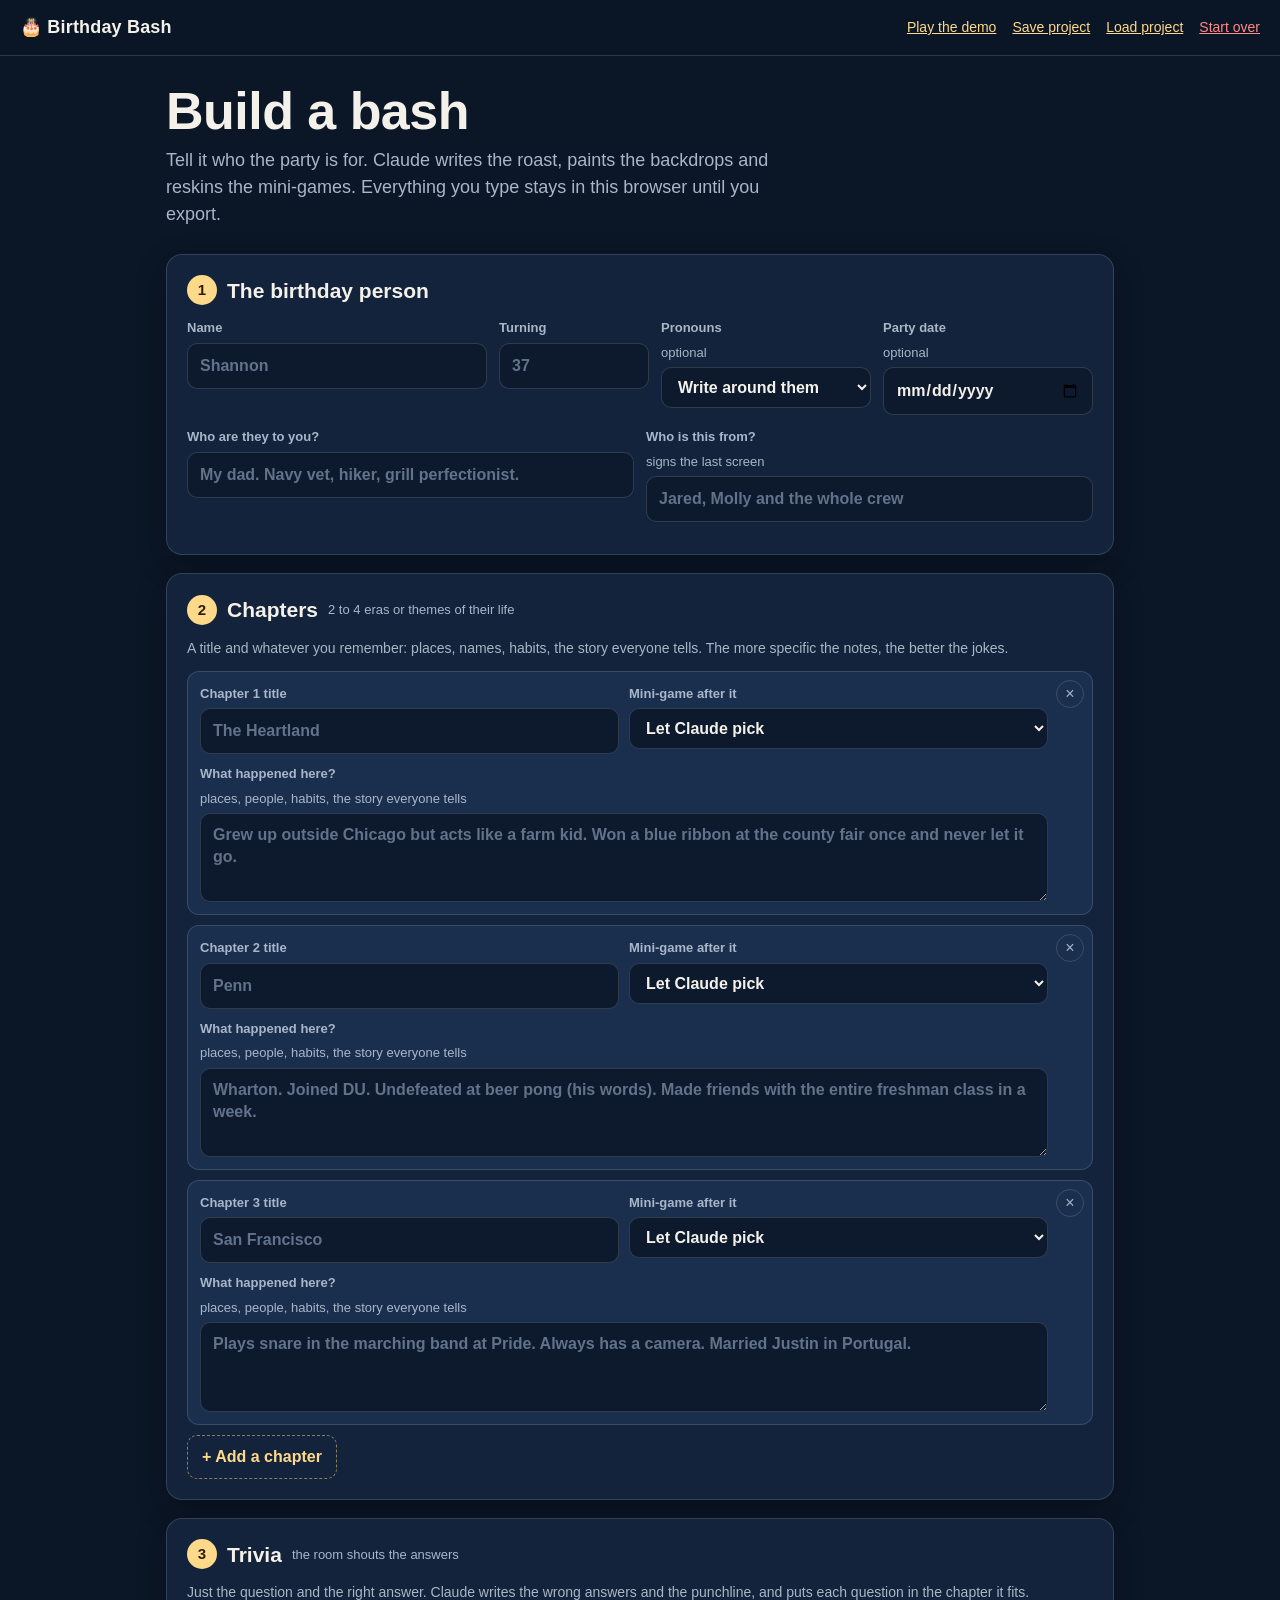
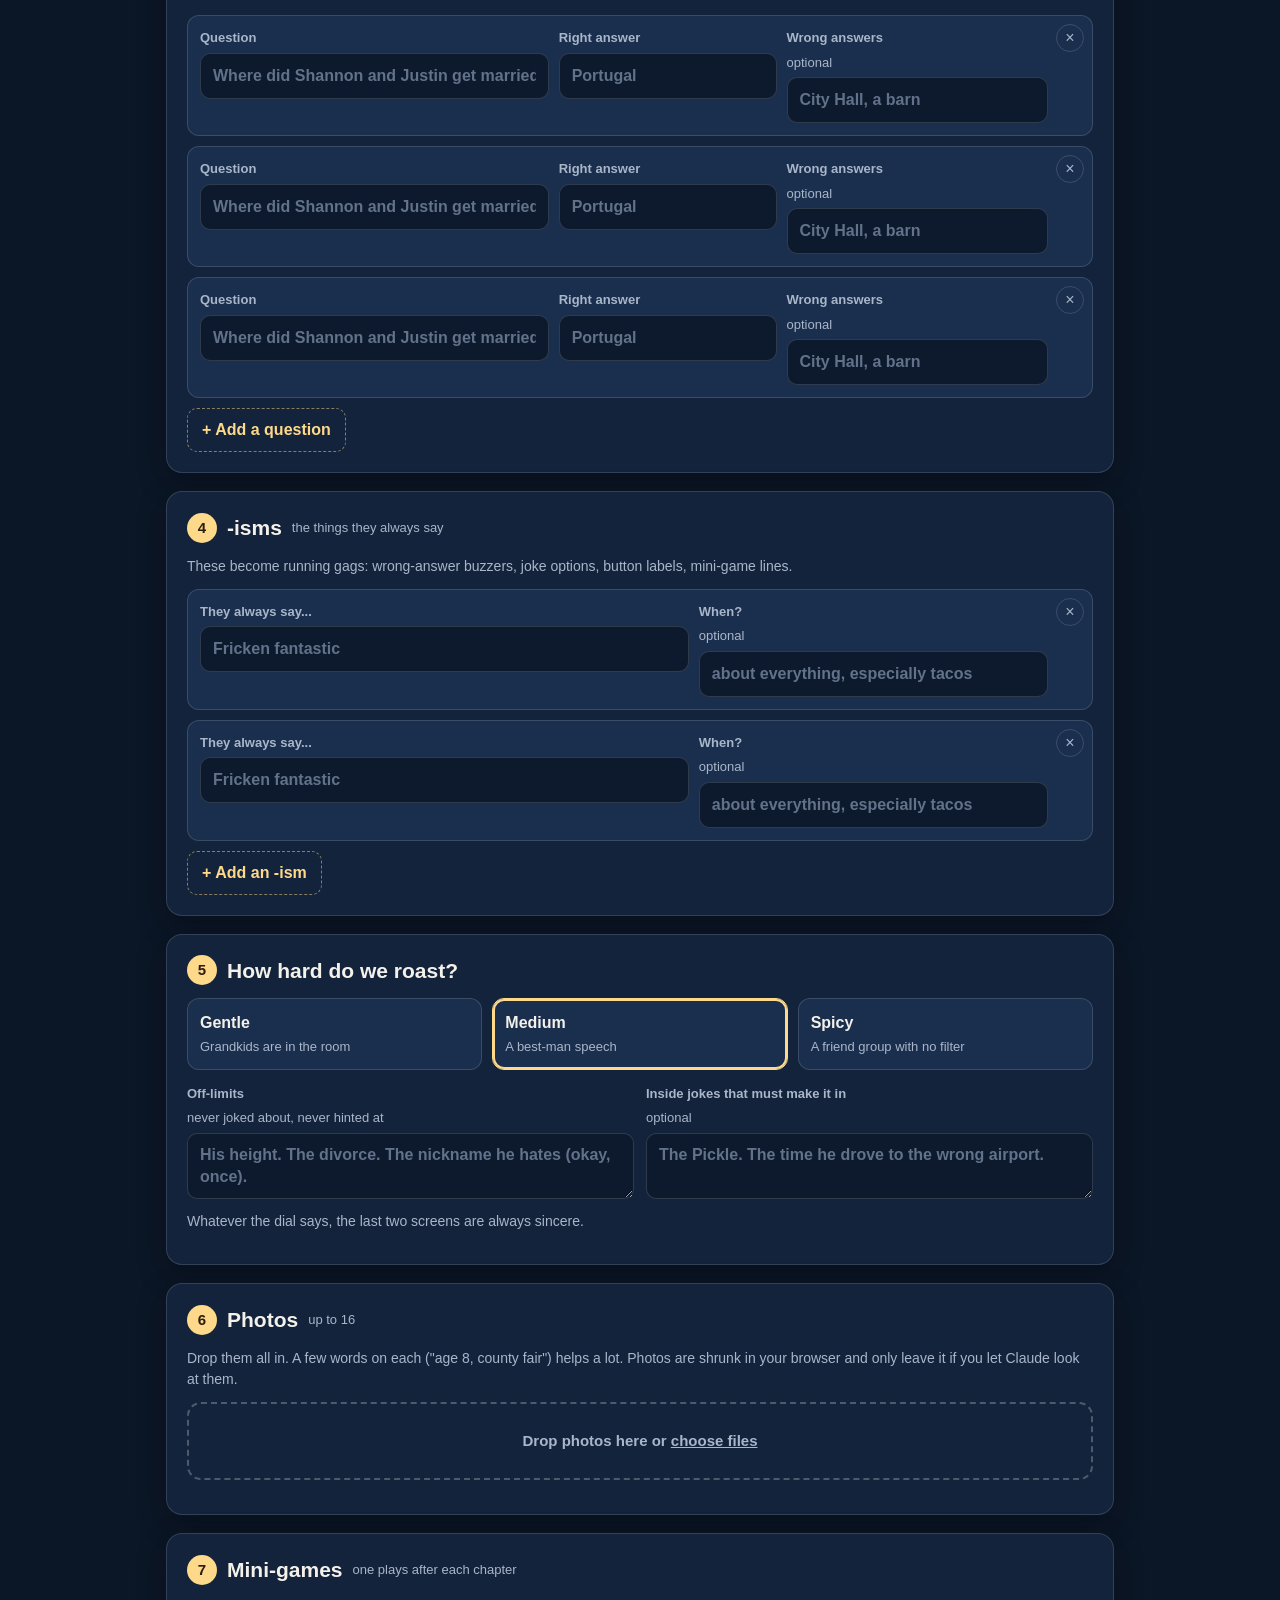
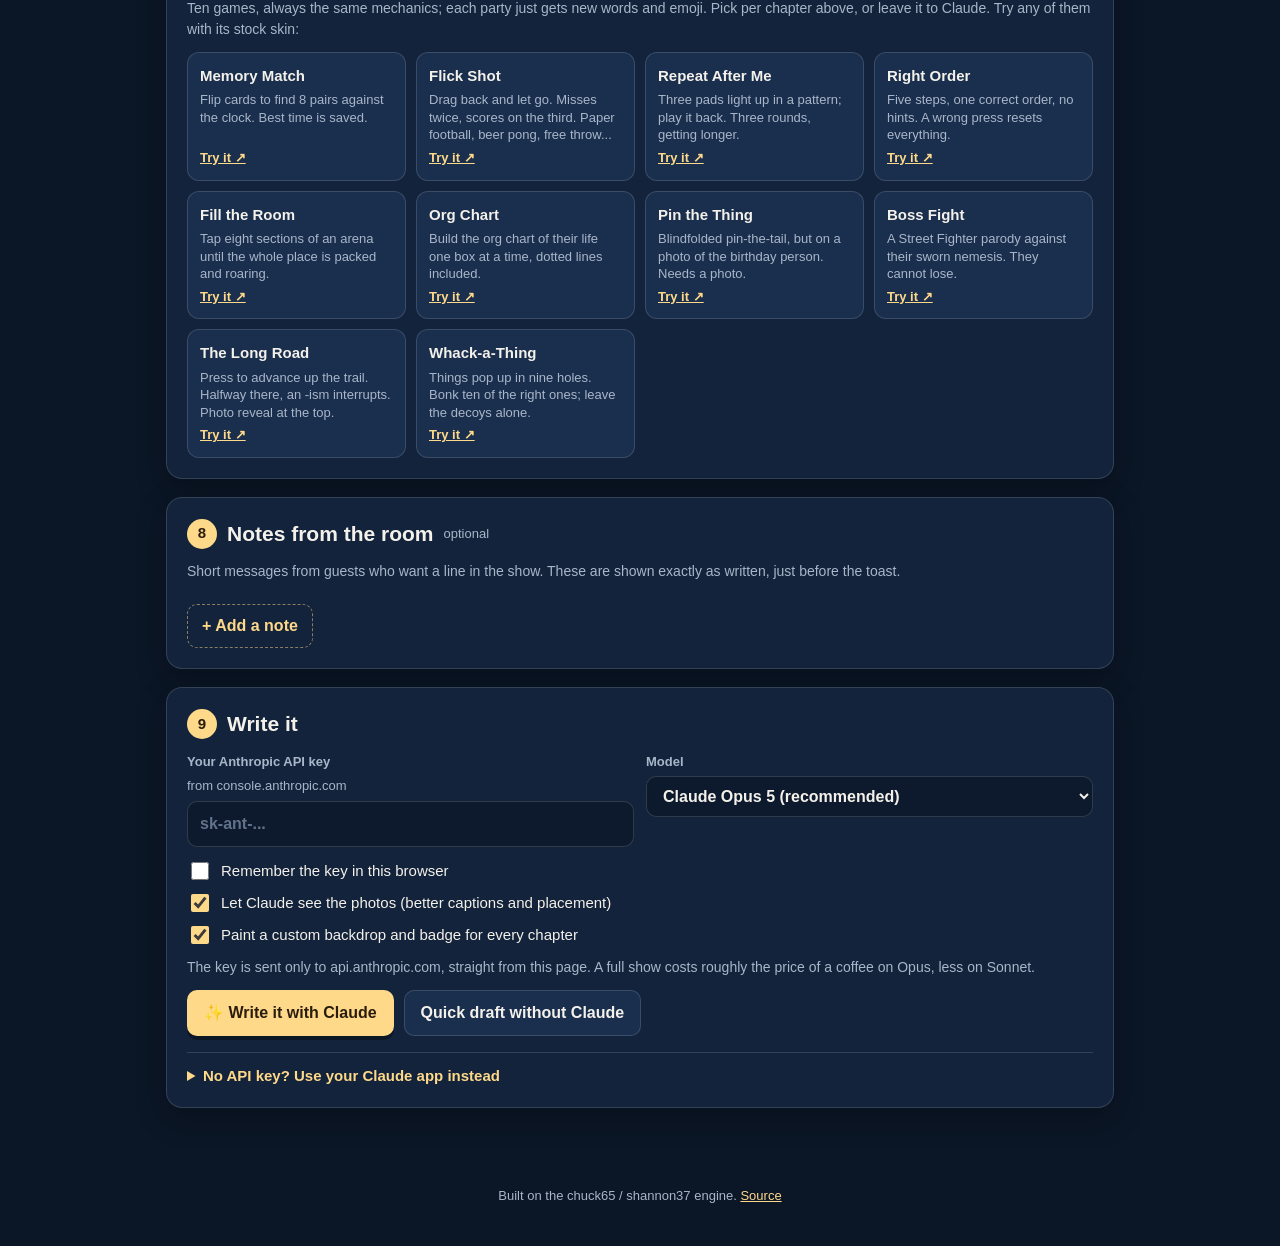
==== builder.html @ 8de906c7 "Birthday Bash: a customizable birthday roast game Generalizes the chuck65 / shannon37 engine. A buil" ====
<!DOCTYPE html>
<html lang="en">
<head>
<meta charset="utf-8">
<title>Build a Bash · Birthday Bash</title>
<meta name="viewport" content="width=device-width, initial-scale=1">
<meta name="theme-color" content="#0b1626">
<link rel="stylesheet" href="css/builder.css">
</head>
<body>
<header class="top">
  <a class="brand" href="./">🎂 Birthday Bash</a>
  <nav><a href="play.html?party=demo" target="_blank" rel="noopener">Play the demo</a><button class="link" id="saveProject" type="button">Save project</button><label class="link">Load project<input id="loadProject" type="file" accept=".json,application/json" hidden></label><button class="link danger" id="resetAll" type="button">Start over</button></nav>
</header>

<main>
  <h1>Build a bash</h1>
  <p class="lede">Tell it who the party is for. Claude writes the roast, paints the backdrops and reskins the mini-games. Everything you type stays in this browser until you export.</p>

  <section class="card" id="s-person">
    <h2><span class="n">1</span> The birthday person</h2>
    <div class="grid g4">
      <label>Name<input id="f-name" placeholder="Shannon" autocomplete="off"></label>
      <label>Turning<input id="f-age" type="number" min="1" max="120" placeholder="37"></label>
      <label>Pronouns <small>optional</small><select id="f-pronouns"><option value="">Write around them</option><option>he/him</option><option>she/her</option><option>they/them</option></select></label>
      <label>Party date <small>optional</small><input id="f-partyDate" type="date"></label>
    </div>
    <div class="grid g2">
      <label>Who are they to you?<input id="f-relation" placeholder="My dad. Navy vet, hiker, grill perfectionist."></label>
      <label>Who is this from? <small>signs the last screen</small><input id="f-from" placeholder="Jared, Molly and the whole crew"></label>
    </div>
  </section>

  <section class="card" id="s-chapters">
    <h2><span class="n">2</span> Chapters <small>2 to 4 eras or themes of their life</small></h2>
    <p class="hint">A title and whatever you remember: places, names, habits, the story everyone tells. The more specific the notes, the better the jokes.</p>
    <div id="chapters" class="rows"></div>
    <button class="add" id="addChapter" type="button">+ Add a chapter</button>
  </section>

  <section class="card" id="s-trivia">
    <h2><span class="n">3</span> Trivia <small>the room shouts the answers</small></h2>
    <p class="hint">Just the question and the right answer. Claude writes the wrong answers and the punchline, and puts each question in the chapter it fits.</p>
    <div id="trivia" class="rows"></div>
    <button class="add" id="addTrivia" type="button">+ Add a question</button>
  </section>

  <section class="card" id="s-isms">
    <h2><span class="n">4</span> -isms <small>the things they always say</small></h2>
    <p class="hint">These become running gags: wrong-answer buzzers, joke options, button labels, mini-game lines.</p>
    <div id="isms" class="rows"></div>
    <button class="add" id="addIsm" type="button">+ Add an -ism</button>
  </section>

  <section class="card" id="s-tone">
    <h2><span class="n">5</span> How hard do we roast?</h2>
    <div class="seg" id="f-roast" role="radiogroup">
      <label><input type="radio" name="roast" value="gentle"><span><b>Gentle</b>Grandkids are in the room</span></label>
      <label><input type="radio" name="roast" value="medium" checked><span><b>Medium</b>A best-man speech</span></label>
      <label><input type="radio" name="roast" value="spicy"><span><b>Spicy</b>A friend group with no filter</span></label>
    </div>
    <div class="grid g2">
      <label>Off-limits <small>never joked about, never hinted at</small><textarea id="f-offLimits" rows="2" placeholder="His height. The divorce. The nickname he hates (okay, once)."></textarea></label>
      <label>Inside jokes that must make it in <small>optional</small><textarea id="f-mustInclude" rows="2" placeholder="The Pickle. The time he drove to the wrong airport."></textarea></label>
    </div>
    <p class="hint">Whatever the dial says, the last two screens are always sincere.</p>
  </section>

  <section class="card" id="s-photos">
    <h2><span class="n">6</span> Photos <small>up to 16</small></h2>
    <p class="hint">Drop them all in. A few words on each ("age 8, county fair") helps a lot. Photos are shrunk in your browser and only leave it if you let Claude look at them.</p>
    <label class="drop" id="drop"><input id="photoInput" type="file" accept="image/*" multiple hidden><span>Drop photos here or <u>choose files</u></span></label>
    <div id="photos" class="photos"></div>
  </section>

  <section class="card" id="s-minis">
    <h2><span class="n">7</span> Mini-games <small>one plays after each chapter</small></h2>
    <p class="hint">Ten games, always the same mechanics; each party just gets new words and emoji. Pick per chapter above, or leave it to Claude. Try any of them with its stock skin:</p>
    <div id="catalog" class="catalog"></div>
  </section>

  <section class="card" id="s-messages">
    <h2><span class="n">8</span> Notes from the room <small>optional</small></h2>
    <p class="hint">Short messages from guests who want a line in the show. These are shown exactly as written, just before the toast.</p>
    <div id="messages" class="rows"></div>
    <button class="add" id="addMessage" type="button">+ Add a note</button>
  </section>

  <section class="card" id="s-claude">
    <h2><span class="n">9</span> Write it</h2>
    <div class="grid g2">
      <label>Your Anthropic API key <small>from console.anthropic.com</small><input id="f-key" type="password" placeholder="sk-ant-..." autocomplete="off" spellcheck="false"></label>
      <label>Model<select id="f-model"></select></label>
    </div>
    <div class="checks">
      <label><input type="checkbox" id="f-remember"> Remember the key in this browser</label>
      <label><input type="checkbox" id="f-vision" checked> Let Claude see the photos (better captions and placement)</label>
      <label><input type="checkbox" id="f-art" checked> Paint a custom backdrop and badge for every chapter</label>
    </div>
    <p class="hint">The key is sent only to api.anthropic.com, straight from this page. A full show costs roughly the price of a coffee on Opus, less on Sonnet.</p>
    <div class="actions">
      <button class="primary" id="generate" type="button">✨ Write it with Claude</button>
      <button id="quick" type="button">Quick draft without Claude</button>
    </div>
    <details class="paste">
      <summary>No API key? Use your Claude app instead</summary>
      <ol>
        <li><button id="copyPrompt" type="button">Copy the prompt</button> and paste it into a chat at claude.ai.</li>
        <li>Paste Claude's JSON answer here: <textarea id="pasteBox" rows="4" placeholder='{"title": ...}' spellcheck="false"></textarea></li>
        <li><button id="usePaste" type="button">Use this</button> <small>Backdrops use the built-in scenes this way.</small></li>
      </ol>
    </details>
    <pre id="log" class="log" hidden></pre>
  </section>

  <section class="card" id="s-review" hidden>
    <h2><span class="n">10</span> Preview, tweak, export</h2>
    <div class="previewbar">
      <label>Jump to<select id="jump"></select></label>
      <button id="reload" type="button">Restart preview</button>
      <a id="openPreview" href="play.html?draft" target="_blank" rel="noopener">Open full screen ↗</a>
      <span class="spacer"></span>
      <button class="primary" id="export" type="button">⬇ Export the show (one HTML file)</button>
    </div>
    <div class="stagewrap"><iframe id="preview" title="Show preview" allow="fullscreen"></iframe></div>
    <div id="artbar" class="artbar"></div>
    <div id="pinpick" class="pinpick" hidden>
      <h3>Pin game: click the top of their head</h3>
      <div class="pinframe"><img id="pinImg" alt=""><span id="pinDot"></span></div>
    </div>
    <details>
      <summary>Edit every word (JSON)</summary>
      <p class="hint">This is the whole show. Change any text, swap a mini-game <code>kind</code>, fix a caption, then Apply.</p>
      <textarea id="json" rows="22" spellcheck="false"></textarea>
      <div class="actions"><button id="applyJson" type="button">Apply changes</button><span id="jsonMsg" class="hint"></span></div>
    </details>
    <p class="hint">The exported file holds everything, photos included, and runs offline: AirDrop it, open it on the laptop plugged into the TV, or drop it in a GitHub Pages repo as <code>index.html</code> so guests can play on their phones.</p>
  </section>
</main>

<footer>Built on the chuck65 / shannon37 engine. <a href="https://github.com/radjrad/birthdaybash">Source</a></footer>

<script src="js/scenes.js"></script>
<script src="js/minigames.js"></script>
<script src="js/party.js"></script>
<script src="js/claude.js"></script>
<script src="js/builder.js"></script>
</body>
</html>
---- css/builder.css ----
/* BIRTHDAY BASH — builder + landing page styles */
:root{ --bg:#0b1626; --panel:#13233b; --panel2:#1a2f4e; --line:rgba(255,255,255,.14); --ink:#f4f1ea; --dim:#a9b6c9; --gold:#ffd98a; --goldInk:#2b1d0e; --pink:#ff7aa8; --danger:#ff8a8a; }
*{box-sizing:border-box}
html{-webkit-text-size-adjust:100%}
body{margin:0; background:radial-gradient(1200px 600px at 80% -10%, #22304d 0, transparent 60%), var(--bg); color:var(--ink); font:16px/1.5 -apple-system,BlinkMacSystemFont,"Segoe UI",Roboto,"Helvetica Neue",Arial,sans-serif; min-height:100vh}
a{color:var(--gold)}
[hidden]{display:none !important}
code{background:rgba(255,255,255,.1); padding:.05em .35em; border-radius:4px; font-size:.9em}

.top{display:flex; align-items:center; justify-content:space-between; gap:12px; flex-wrap:wrap; padding:14px 20px; border-bottom:1px solid var(--line); position:sticky; top:0; background:rgba(11,22,38,.92); backdrop-filter:blur(8px); z-index:10}
.brand{font-weight:900; font-size:18px; text-decoration:none; color:var(--ink); letter-spacing:.01em}
.top nav{display:flex; gap:16px; align-items:center; flex-wrap:wrap; font-size:14px}
.link{background:none; border:0; color:var(--gold); font:inherit; cursor:pointer; padding:0; text-decoration:underline}
.link.danger{color:var(--danger)}

main{max-width:980px; margin:0 auto; padding:28px 16px 60px}
h1{font-size:clamp(32px, 6vw, 52px); line-height:1.05; margin:0 0 8px; font-weight:900; letter-spacing:-.01em}
.lede{color:var(--dim); font-size:18px; max-width:62ch; margin:0 0 26px}
.card{background:var(--panel); border:1px solid var(--line); border-radius:16px; padding:20px; margin:0 0 18px; box-shadow:0 10px 30px rgba(0,0,0,.25)}
.card h2{margin:0 0 12px; font-size:21px; font-weight:800; display:flex; align-items:center; gap:10px; flex-wrap:wrap}
.card h2 small, label small{color:var(--dim); font-weight:500; font-size:13px}
.card h3{margin:16px 0 8px; font-size:16px}
.n{display:inline-flex; width:30px; height:30px; border-radius:50%; align-items:center; justify-content:center; background:var(--gold); color:var(--goldInk); font-size:15px; font-weight:900; flex:0 0 auto}
.hint{color:var(--dim); font-size:14px; margin:4px 0 12px}

label{display:flex; flex-direction:column; gap:5px; font-size:13px; font-weight:700; color:var(--dim)}
input, textarea, select{font:inherit; font-size:16px; color:var(--ink); background:#0d1a2d; border:1px solid var(--line); border-radius:10px; padding:10px 12px; width:100%; min-width:0}
textarea{resize:vertical; line-height:1.4}
input:focus, textarea:focus, select:focus{outline:2px solid var(--gold); outline-offset:1px; border-color:transparent}
::placeholder{color:#62728a}
.grid{display:grid; gap:12px; margin-bottom:12px}
.g2{grid-template-columns:1fr 1fr} .g4{grid-template-columns:2fr 1fr 1.4fr 1.4fr}

.rows{display:flex; flex-direction:column; gap:10px}
.rowitem{display:grid; gap:10px; align-items:start; background:var(--panel2); border:1px solid var(--line); border-radius:12px; padding:12px; position:relative}
.rowitem.chapter{grid-template-columns:1fr 1fr; padding-right:44px}
.rowitem.chapter .notes{grid-column:1 / -1}
.rowitem.trivia{grid-template-columns:1.6fr 1fr 1.2fr; padding-right:44px}
.rowitem.ism{grid-template-columns:1.4fr 1fr; padding-right:44px}
.rowitem.message{grid-template-columns:1fr 2.4fr; padding-right:44px}
.rowitem .x{position:absolute; top:8px; right:8px; width:28px; height:28px; border-radius:50%; border:1px solid var(--line); background:transparent; color:var(--dim); cursor:pointer; font-size:16px; line-height:1}
.rowitem .x:hover{color:var(--danger); border-color:var(--danger)}
.add{margin-top:10px; background:transparent; color:var(--gold); border:1px dashed rgba(255,217,138,.5); border-radius:10px; padding:9px 14px; font:inherit; font-weight:700; cursor:pointer}
.add:hover{background:rgba(255,217,138,.08)}
.add:disabled{opacity:.4; cursor:default}

.seg{display:grid; grid-template-columns:repeat(3, 1fr); gap:10px; margin-bottom:14px}
.seg label{cursor:pointer}
.seg input{position:absolute; opacity:0; pointer-events:none}
.seg span{display:flex; flex-direction:column; gap:2px; padding:12px; border-radius:12px; border:1px solid var(--line); background:var(--panel2); font-weight:500; font-size:13px; color:var(--dim); height:100%}
.seg b{color:var(--ink); font-size:16px}
.seg input:checked + span{border-color:var(--gold); box-shadow:0 0 0 2px var(--gold) inset}
.seg input:focus-visible + span{outline:2px solid #fff}

.drop{display:flex; align-items:center; justify-content:center; text-align:center; padding:26px; border:2px dashed rgba(255,255,255,.25); border-radius:14px; cursor:pointer; color:var(--dim); font-weight:600; font-size:15px}
.drop.over{border-color:var(--gold); color:var(--gold); background:rgba(255,217,138,.06)}
.photos{display:grid; grid-template-columns:repeat(auto-fill, minmax(200px, 1fr)); gap:12px; margin-top:14px}
.ph{background:var(--panel2); border:1px solid var(--line); border-radius:12px; overflow:hidden; display:flex; flex-direction:column; position:relative}
.ph img{width:100%; height:150px; object-fit:cover; display:block; background:#000}
.ph .meta{padding:8px; display:flex; flex-direction:column; gap:6px}
.ph input, .ph select{font-size:14px; padding:7px 9px}
.ph .x{position:absolute; top:6px; right:6px; width:26px; height:26px; border-radius:50%; border:0; background:rgba(0,0,0,.65); color:#fff; cursor:pointer}
.ph .id{position:absolute; top:6px; left:6px; background:rgba(0,0,0,.65); color:#fff; font-size:11px; font-weight:800; padding:2px 7px; border-radius:20px}

.catalog{display:grid; grid-template-columns:repeat(auto-fill, minmax(210px, 1fr)); gap:10px}
.game{background:var(--panel2); border:1px solid var(--line); border-radius:12px; padding:12px; display:flex; flex-direction:column; gap:4px}
.game b{font-size:15px}
.game p{margin:0; color:var(--dim); font-size:13px; line-height:1.35; flex:1}
.game a{font-size:13px; font-weight:700}

.checks{display:flex; flex-direction:column; gap:8px; margin:4px 0 10px}
.checks label{flex-direction:row; align-items:center; gap:9px; font-size:15px; font-weight:500; color:var(--ink); cursor:pointer}
.checks input{width:18px; height:18px; accent-color:var(--gold); flex:0 0 auto}
.actions{display:flex; gap:10px; flex-wrap:wrap; align-items:center; margin-top:8px}
button{font:inherit}
.actions button, .previewbar button, .paste button, .artbar button{background:var(--panel2); color:var(--ink); border:1px solid var(--line); border-radius:10px; padding:10px 16px; font-weight:700; cursor:pointer}
.actions button:hover, .previewbar button:hover, .paste button:hover, .artbar button:hover{border-color:var(--gold)}
button.primary{background:var(--gold) !important; color:var(--goldInk) !important; border-color:transparent !important; font-weight:900; box-shadow:0 4px 0 rgba(0,0,0,.35)}
button.primary:active{transform:translateY(2px); box-shadow:0 2px 0 rgba(0,0,0,.35)}
button:disabled{opacity:.5; cursor:progress}
.paste{margin-top:16px; border-top:1px solid var(--line); padding-top:12px; font-size:15px}
.paste summary, details summary{cursor:pointer; font-weight:700; color:var(--gold)}
.paste ol{padding-left:20px; color:var(--dim)} .paste li{margin:8px 0}
.log{margin:14px 0 0; padding:12px 14px; background:#08111f; border:1px solid var(--line); border-radius:10px; font:13px/1.5 ui-monospace,SFMono-Regular,Menlo,monospace; color:#cfe3ff; white-space:pre-wrap; max-height:260px; overflow:auto}

.previewbar{display:flex; gap:10px; align-items:end; flex-wrap:wrap; margin-bottom:12px}
.previewbar label{min-width:220px}
.previewbar a{font-weight:700; font-size:14px; padding-bottom:10px}
.spacer{flex:1}
.stagewrap{aspect-ratio:16/9; border-radius:12px; overflow:hidden; border:1px solid var(--line); background:#000}
.stagewrap iframe{width:100%; height:100%; border:0; display:block}
.artbar{display:flex; gap:8px; flex-wrap:wrap; margin:12px 0}
.artbar button{font-size:13px; padding:7px 12px}
.pinpick .pinframe{position:relative; display:inline-block; max-width:320px; cursor:crosshair; line-height:0; border-radius:10px; overflow:hidden; border:1px solid var(--line)}
.pinpick img{max-width:100%; display:block}
#pinDot{position:absolute; width:26px; height:26px; border:3px solid var(--pink); border-radius:50%; transform:translate(-50%,-50%); box-shadow:0 0 0 2px rgba(0,0,0,.6); pointer-events:none}
#json{font:13px/1.45 ui-monospace,SFMono-Regular,Menlo,monospace; margin-top:8px}
details{margin-top:14px}

footer{text-align:center; color:var(--dim); font-size:13px; padding:0 16px 40px}

/* ---------- landing page ---------- */
.hero{max-width:980px; margin:0 auto; padding:56px 16px 20px; text-align:center}
.hero .cake{font-size:72px; line-height:1}
.hero h1{font-size:clamp(40px, 8vw, 76px); margin:10px 0}
.hero h1 em{font-style:normal; color:var(--gold)}
.hero p{color:var(--dim); font-size:clamp(17px, 2.4vw, 21px); max-width:60ch; margin:0 auto 26px}
.cta{display:flex; gap:12px; justify-content:center; flex-wrap:wrap}
.cta a{display:inline-flex; align-items:center; padding:14px 26px; border-radius:12px; font-weight:900; font-size:18px; text-decoration:none; border:1px solid var(--line); color:var(--ink); background:var(--panel2)}
.cta a.primary{background:var(--gold); color:var(--goldInk); border-color:transparent; box-shadow:0 5px 0 rgba(0,0,0,.35)}
.how{max-width:980px; margin:20px auto 0; padding:0 16px; display:grid; grid-template-columns:repeat(3, 1fr); gap:14px}
.how .card{margin:0}
.how .card h2{font-size:18px}
.how .card p{margin:0; color:var(--dim); font-size:15px}

@media (max-width:720px){
  .g2, .g4, .rowitem.chapter, .rowitem.trivia, .rowitem.ism, .rowitem.message, .seg, .how{grid-template-columns:1fr}
  .g4{grid-template-columns:1fr 1fr}
  .top{position:static}
  .previewbar label{min-width:0; flex:1 1 100%}
  .stagewrap{aspect-ratio:9/16; max-height:80vh}
}
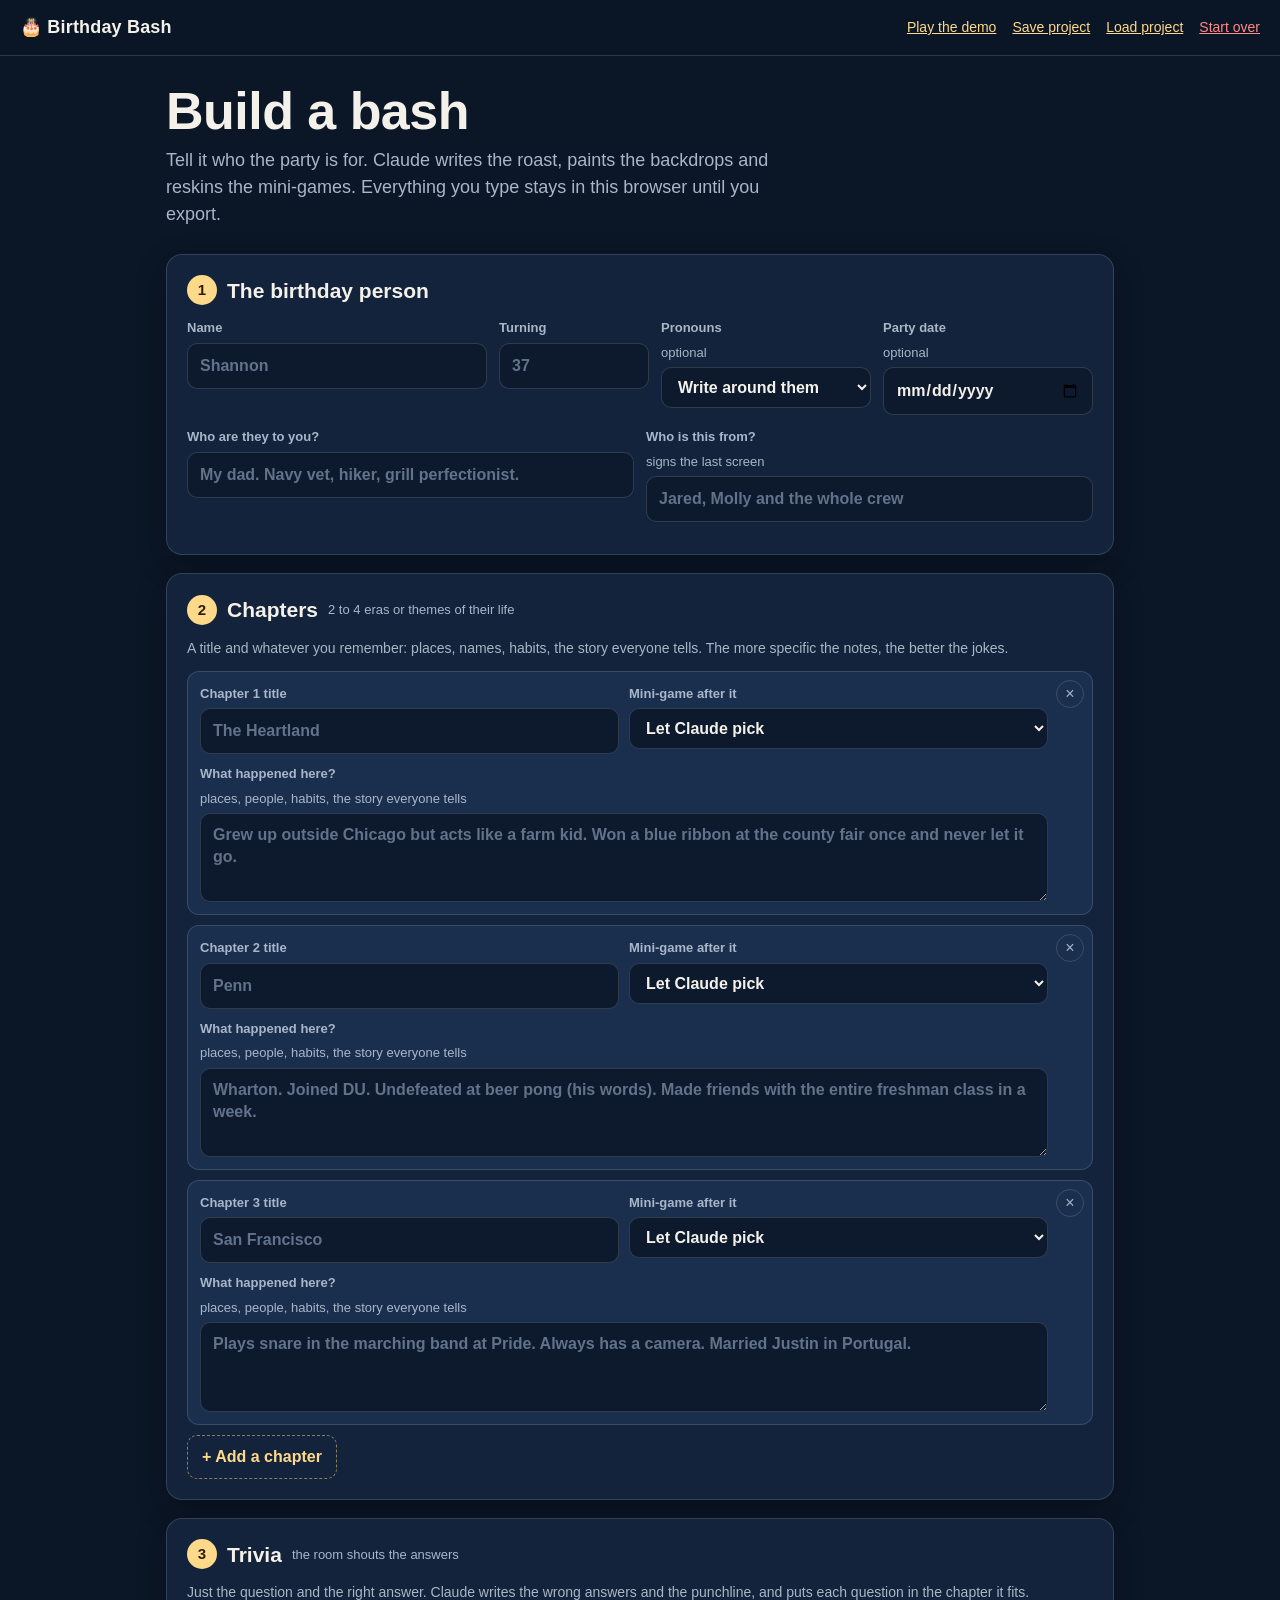
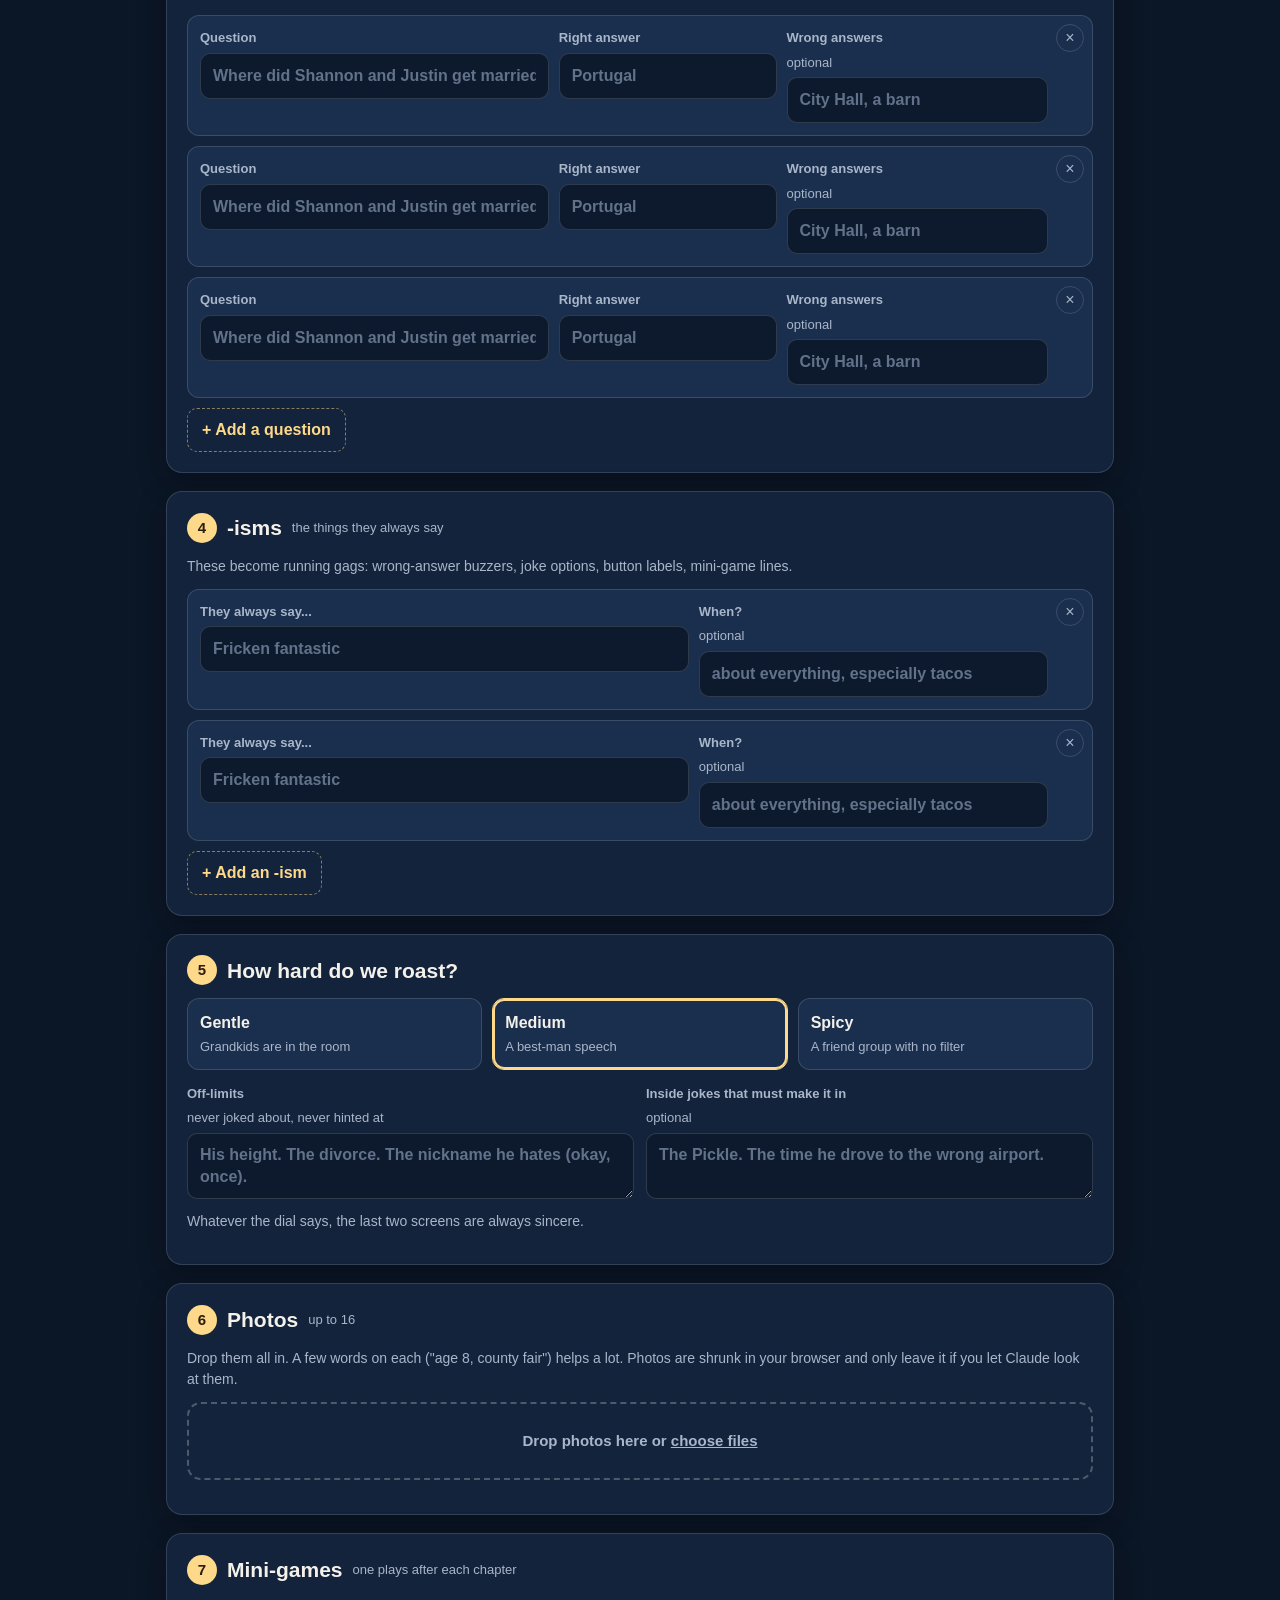
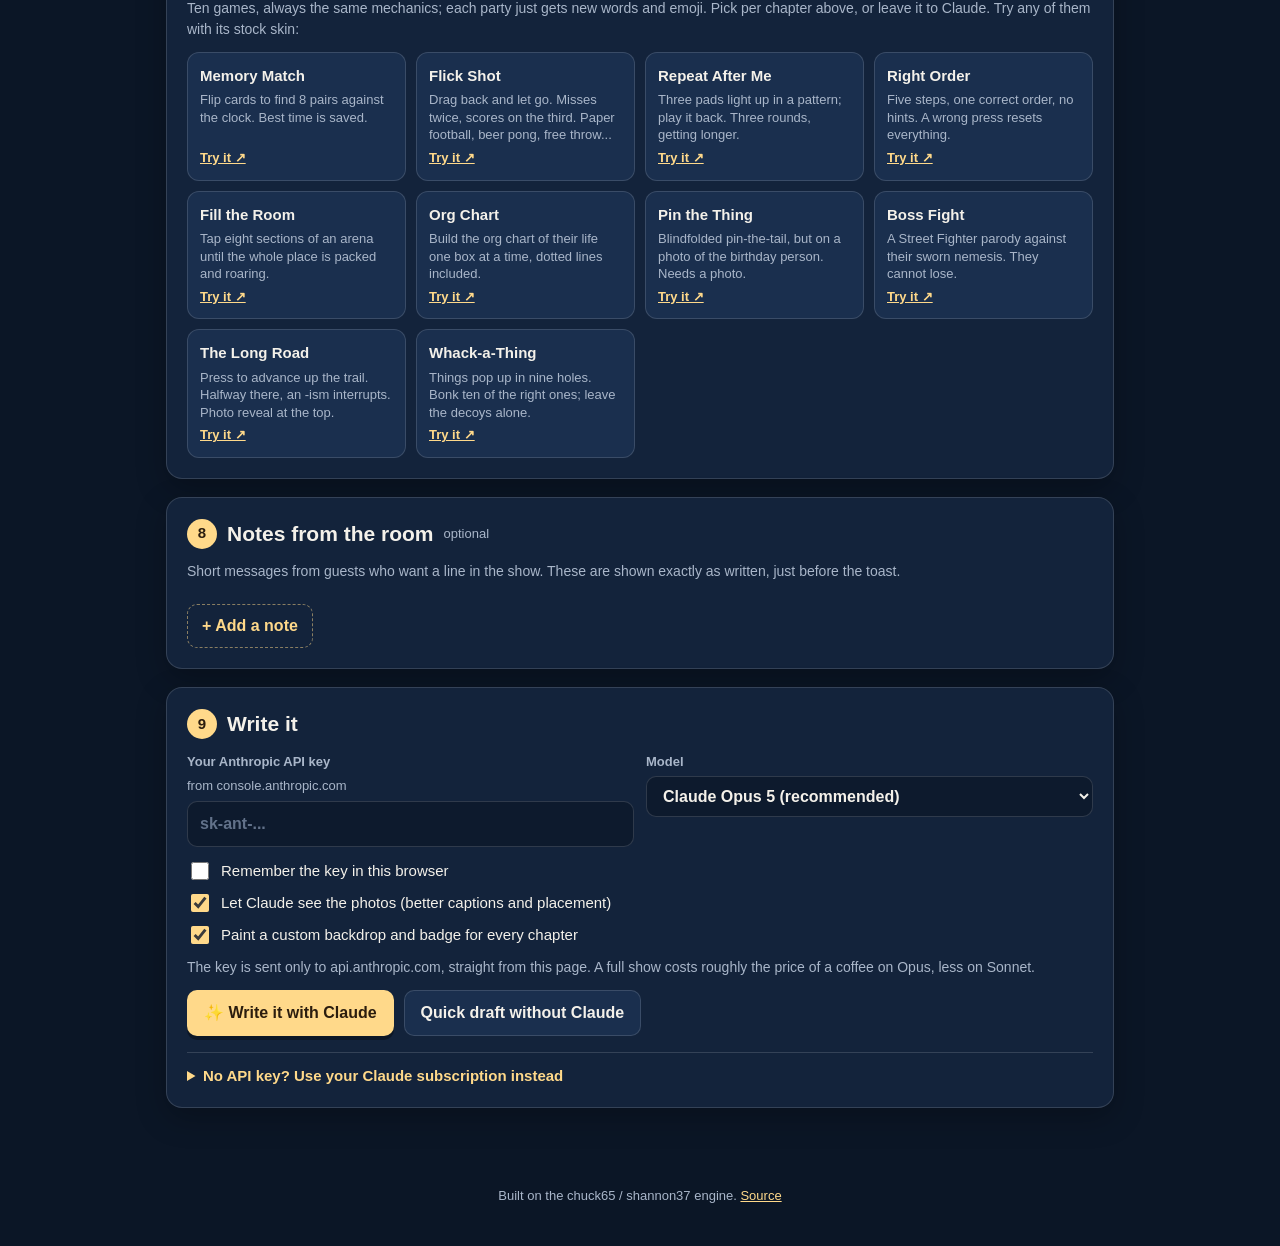
==== commit 4e4d5a6c: "Generate on a Claude subscription via a local Claude Code bridge tools/serve.mjs now bridges POST /a" ====
--- a/builder.html
+++ b/builder.html
@@ -88,22 +88,29 @@
 
   <section class="card" id="s-claude">
     <h2><span class="n">9</span> Write it</h2>
+    <div class="seg two" id="payWith" hidden>
+      <label><input type="radio" name="pay" value="bridge"><span><b>My Claude subscription</b>Runs through Claude Code on this Mac. No key, no extra bill.</span></label>
+      <label><input type="radio" name="pay" value="key"><span><b>An API key</b>Pay per use at console.anthropic.com. Works anywhere, including the hosted site.</span></label>
+    </div>
+    <p class="hint" id="bridgeNote" hidden></p>
     <div class="grid g2">
-      <label>Your Anthropic API key <small>from console.anthropic.com</small><input id="f-key" type="password" placeholder="sk-ant-..." autocomplete="off" spellcheck="false"></label>
+      <label id="keyField">Your Anthropic API key <small>from console.anthropic.com</small><input id="f-key" type="password" placeholder="sk-ant-..." autocomplete="off" spellcheck="false"></label>
       <label>Model<select id="f-model"></select></label>
     </div>
     <div class="checks">
-      <label><input type="checkbox" id="f-remember"> Remember the key in this browser</label>
+      <label id="rememberField"><input type="checkbox" id="f-remember"> Remember the key in this browser</label>
       <label><input type="checkbox" id="f-vision" checked> Let Claude see the photos (better captions and placement)</label>
       <label><input type="checkbox" id="f-art" checked> Paint a custom backdrop and badge for every chapter</label>
     </div>
-    <p class="hint">The key is sent only to api.anthropic.com, straight from this page. A full show costs roughly the price of a coffee on Opus, less on Sonnet.</p>
+    <p class="hint" id="keyNote">The key is sent only to api.anthropic.com, straight from this page. A full show costs roughly the price of a coffee on Opus, less on Sonnet.</p>
     <div class="actions">
       <button class="primary" id="generate" type="button">✨ Write it with Claude</button>
       <button id="quick" type="button">Quick draft without Claude</button>
     </div>
     <details class="paste">
-      <summary>No API key? Use your Claude app instead</summary>
+      <summary>No API key? Use your Claude subscription instead</summary>
+      <p><b>Best way:</b> run this builder on your own Mac with <code>node tools/serve.mjs</code> and open <code>localhost:8766/builder.html</code>. If Claude Code is installed and logged in, a "My Claude subscription" option appears above and everything (photos and painted backdrops included) runs on your plan.</p>
+      <p><b>By hand:</b></p>
       <ol>
         <li><button id="copyPrompt" type="button">Copy the prompt</button> and paste it into a chat at claude.ai.</li>
         <li>Paste Claude's JSON answer here: <textarea id="pasteBox" rows="4" placeholder='{"title": ...}' spellcheck="false"></textarea></li>
--- a/css/builder.css
+++ b/css/builder.css
@@ -45,8 +45,9 @@
 .add:disabled{opacity:.4; cursor:default}
 
 .seg{display:grid; grid-template-columns:repeat(3, 1fr); gap:10px; margin-bottom:14px}
-.seg label{cursor:pointer}
-.seg input{position:absolute; opacity:0; pointer-events:none}
+.seg.two{grid-template-columns:1fr 1fr}
+.seg label{cursor:pointer; position:relative}
+.seg input{position:absolute; left:0; top:0; width:1px; height:1px; padding:0; border:0; opacity:0; pointer-events:none}
 .seg span{display:flex; flex-direction:column; gap:2px; padding:12px; border-radius:12px; border:1px solid var(--line); background:var(--panel2); font-weight:500; font-size:13px; color:var(--dim); height:100%}
 .seg b{color:var(--ink); font-size:16px}
 .seg input:checked + span{border-color:var(--gold); box-shadow:0 0 0 2px var(--gold) inset}
@@ -114,7 +115,7 @@
 .how .card p{margin:0; color:var(--dim); font-size:15px}
 
 @media (max-width:720px){
-  .g2, .g4, .rowitem.chapter, .rowitem.trivia, .rowitem.ism, .rowitem.message, .seg, .how{grid-template-columns:1fr}
+  .g2, .g4, .seg.two, .rowitem.chapter, .rowitem.trivia, .rowitem.ism, .rowitem.message, .seg, .how{grid-template-columns:1fr}
   .g4{grid-template-columns:1fr 1fr}
   .top{position:static}
   .previewbar label{min-width:0; flex:1 1 100%}
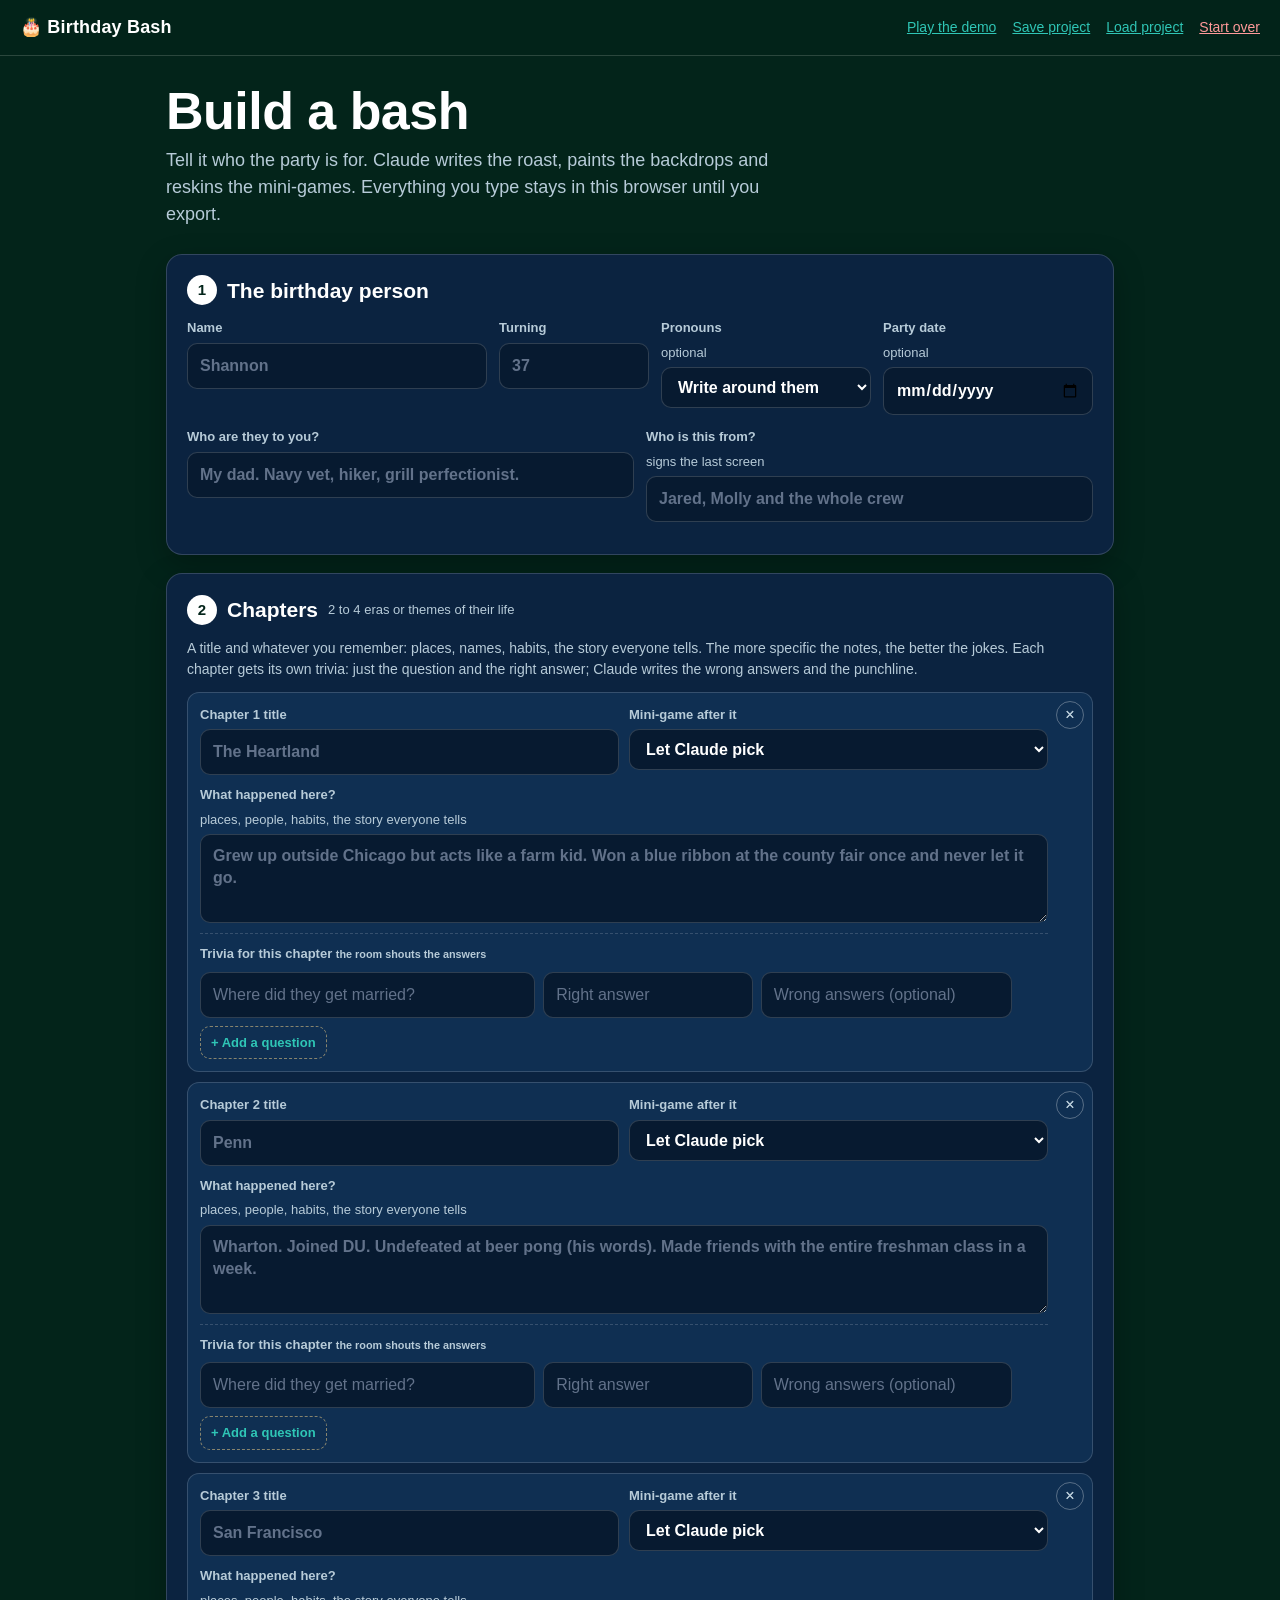
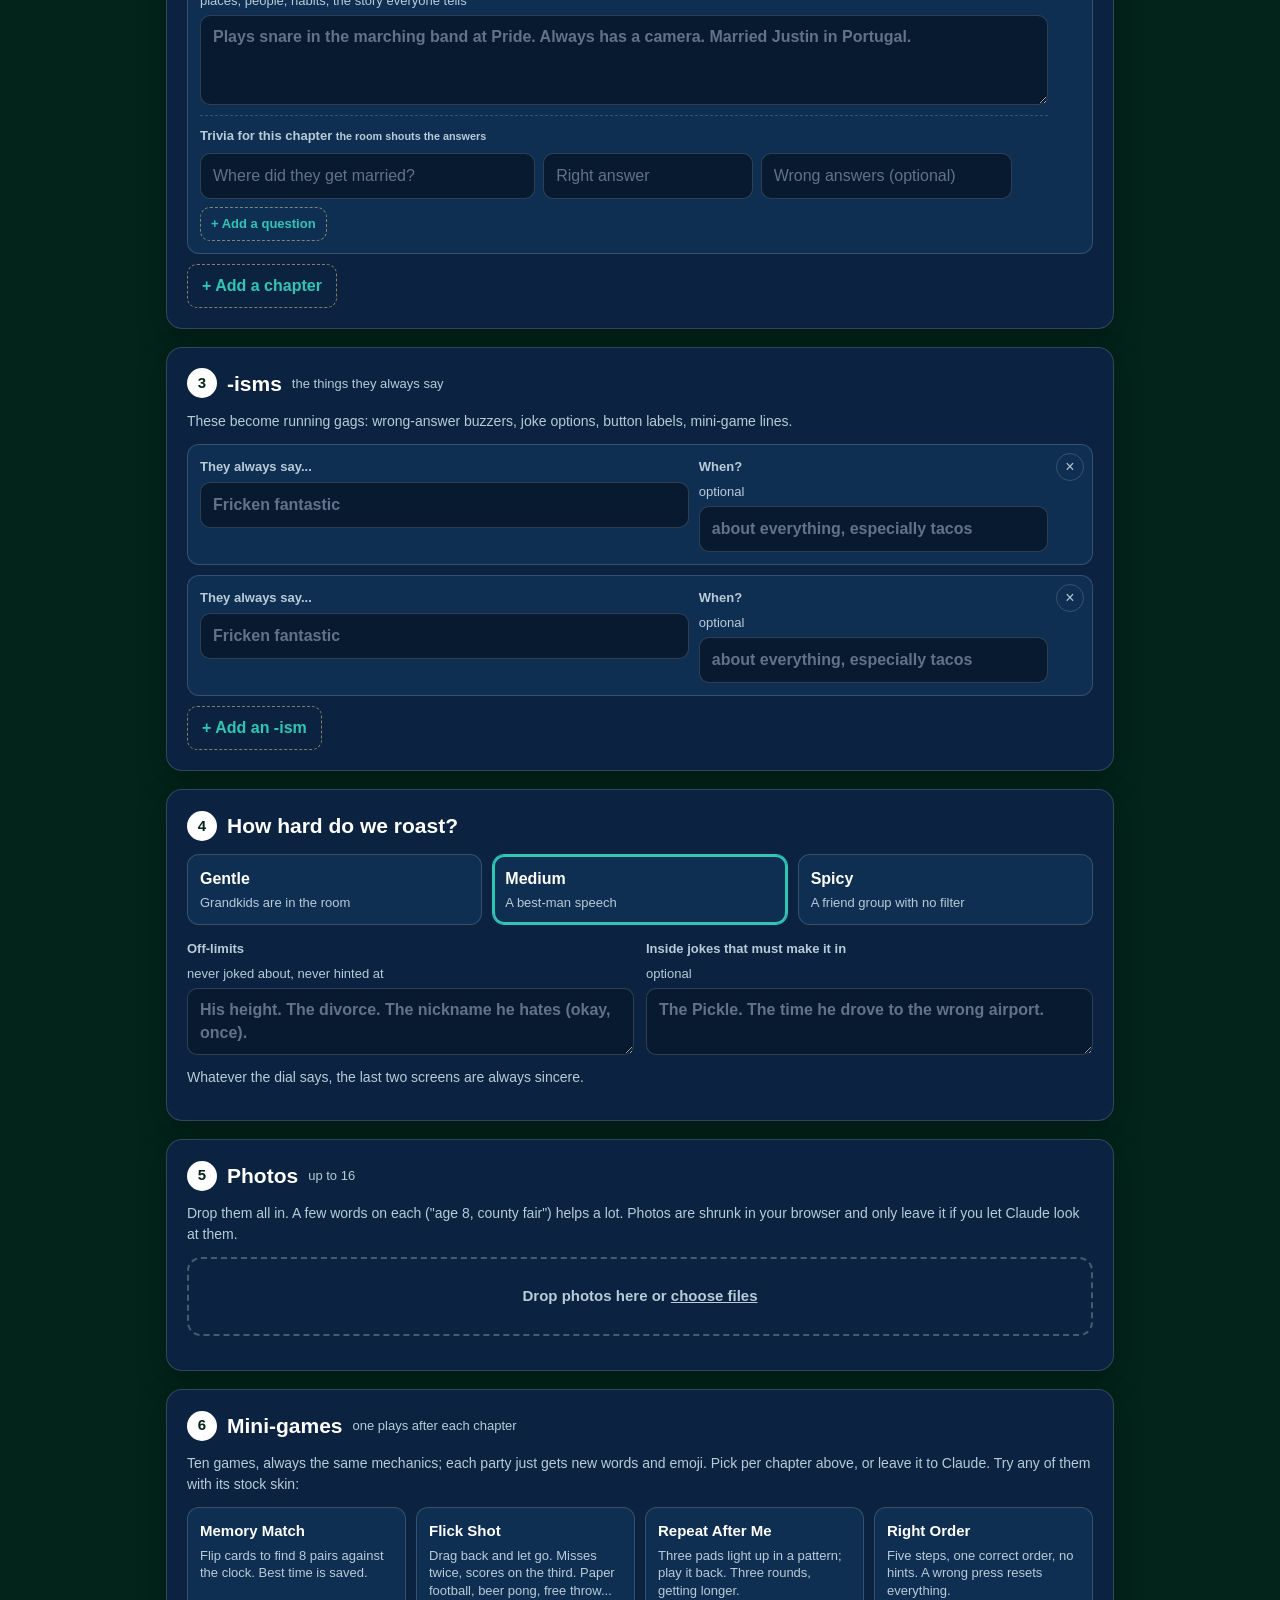
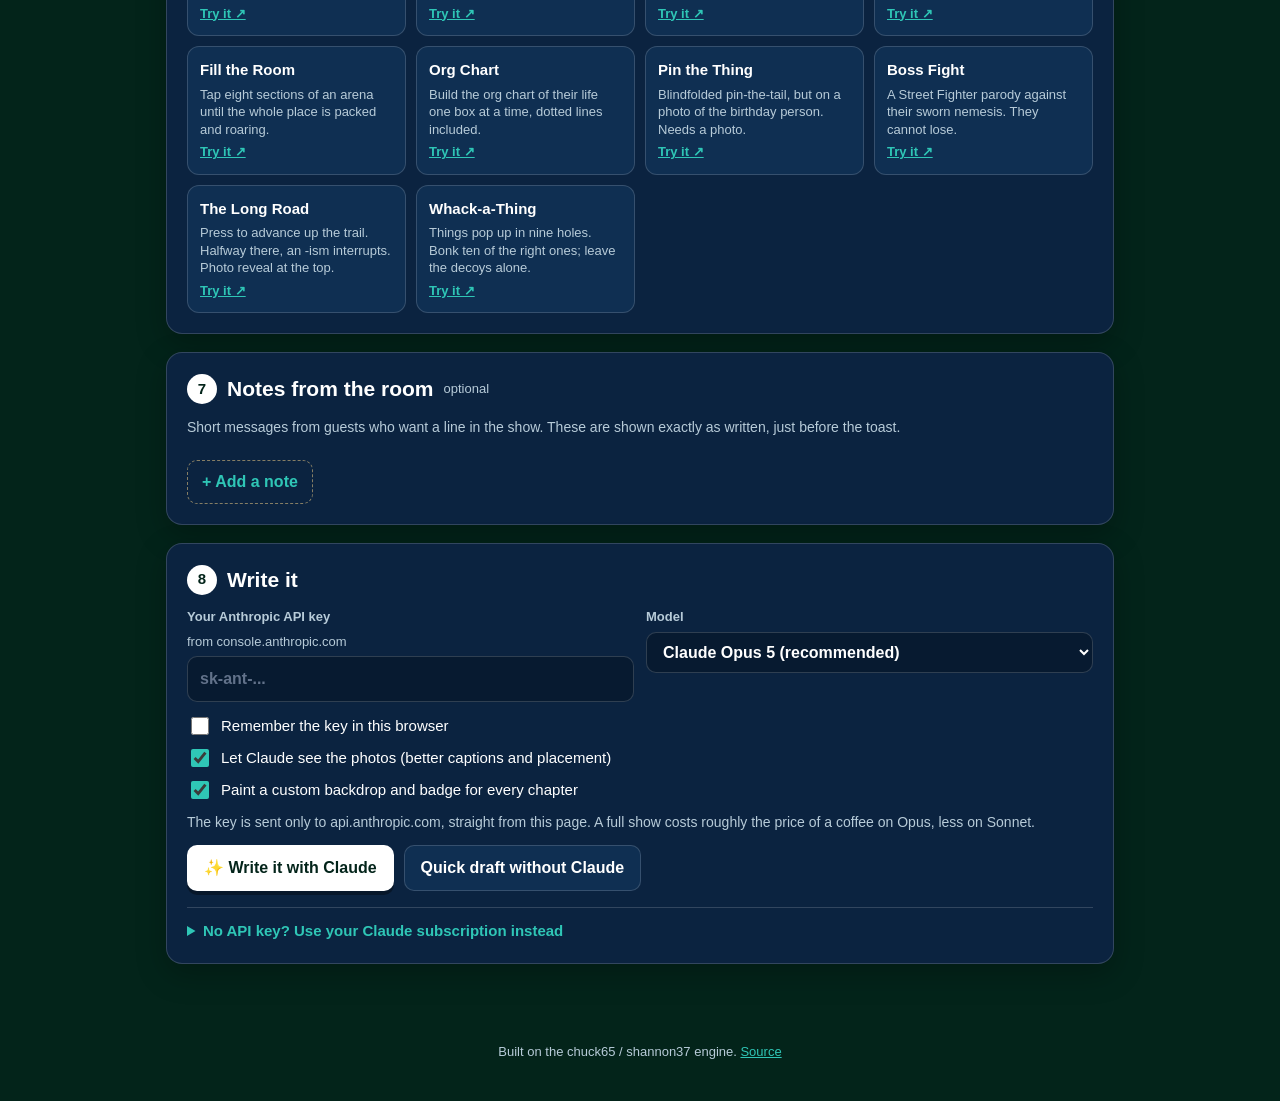
==== commit 69d547b1: "Party mode, trivia inside chapters, builder reskin, JSON hardening - Play together over WebRTC (Peer" ====
--- a/builder.html
+++ b/builder.html
@@ -33,27 +33,20 @@
 
   <section class="card" id="s-chapters">
     <h2><span class="n">2</span> Chapters <small>2 to 4 eras or themes of their life</small></h2>
-    <p class="hint">A title and whatever you remember: places, names, habits, the story everyone tells. The more specific the notes, the better the jokes.</p>
+    <p class="hint">A title and whatever you remember: places, names, habits, the story everyone tells. The more specific the notes, the better the jokes. Each chapter gets its own trivia: just the question and the right answer; Claude writes the wrong answers and the punchline.</p>
     <div id="chapters" class="rows"></div>
     <button class="add" id="addChapter" type="button">+ Add a chapter</button>
   </section>
 
-  <section class="card" id="s-trivia">
-    <h2><span class="n">3</span> Trivia <small>the room shouts the answers</small></h2>
-    <p class="hint">Just the question and the right answer. Claude writes the wrong answers and the punchline, and puts each question in the chapter it fits.</p>
-    <div id="trivia" class="rows"></div>
-    <button class="add" id="addTrivia" type="button">+ Add a question</button>
-  </section>
-
   <section class="card" id="s-isms">
-    <h2><span class="n">4</span> -isms <small>the things they always say</small></h2>
+    <h2><span class="n">3</span> -isms <small>the things they always say</small></h2>
     <p class="hint">These become running gags: wrong-answer buzzers, joke options, button labels, mini-game lines.</p>
     <div id="isms" class="rows"></div>
     <button class="add" id="addIsm" type="button">+ Add an -ism</button>
   </section>
 
   <section class="card" id="s-tone">
-    <h2><span class="n">5</span> How hard do we roast?</h2>
+    <h2><span class="n">4</span> How hard do we roast?</h2>
     <div class="seg" id="f-roast" role="radiogroup">
       <label><input type="radio" name="roast" value="gentle"><span><b>Gentle</b>Grandkids are in the room</span></label>
       <label><input type="radio" name="roast" value="medium" checked><span><b>Medium</b>A best-man speech</span></label>
@@ -67,27 +60,27 @@
   </section>
 
   <section class="card" id="s-photos">
-    <h2><span class="n">6</span> Photos <small>up to 16</small></h2>
+    <h2><span class="n">5</span> Photos <small>up to 16</small></h2>
     <p class="hint">Drop them all in. A few words on each ("age 8, county fair") helps a lot. Photos are shrunk in your browser and only leave it if you let Claude look at them.</p>
     <label class="drop" id="drop"><input id="photoInput" type="file" accept="image/*" multiple hidden><span>Drop photos here or <u>choose files</u></span></label>
     <div id="photos" class="photos"></div>
   </section>
 
   <section class="card" id="s-minis">
-    <h2><span class="n">7</span> Mini-games <small>one plays after each chapter</small></h2>
+    <h2><span class="n">6</span> Mini-games <small>one plays after each chapter</small></h2>
     <p class="hint">Ten games, always the same mechanics; each party just gets new words and emoji. Pick per chapter above, or leave it to Claude. Try any of them with its stock skin:</p>
     <div id="catalog" class="catalog"></div>
   </section>
 
   <section class="card" id="s-messages">
-    <h2><span class="n">8</span> Notes from the room <small>optional</small></h2>
+    <h2><span class="n">7</span> Notes from the room <small>optional</small></h2>
     <p class="hint">Short messages from guests who want a line in the show. These are shown exactly as written, just before the toast.</p>
     <div id="messages" class="rows"></div>
     <button class="add" id="addMessage" type="button">+ Add a note</button>
   </section>
 
   <section class="card" id="s-claude">
-    <h2><span class="n">9</span> Write it</h2>
+    <h2><span class="n">8</span> Write it</h2>
     <div class="seg two" id="payWith" hidden>
       <label><input type="radio" name="pay" value="bridge"><span><b>My Claude subscription</b>Runs through Claude Code on this Mac. No key, no extra bill.</span></label>
       <label><input type="radio" name="pay" value="key"><span><b>An API key</b>Pay per use at console.anthropic.com. Works anywhere, including the hosted site.</span></label>
@@ -121,7 +114,7 @@
   </section>
 
   <section class="card" id="s-review" hidden>
-    <h2><span class="n">10</span> Preview, tweak, export</h2>
+    <h2><span class="n">9</span> Preview, tweak, export</h2>
     <div class="previewbar">
       <label>Jump to<select id="jump"></select></label>
       <button id="reload" type="button">Restart preview</button>
--- a/css/builder.css
+++ b/css/builder.css
@@ -1,13 +1,13 @@
 /* BIRTHDAY BASH — builder + landing page styles */
-:root{ --bg:#0b1626; --panel:#13233b; --panel2:#1a2f4e; --line:rgba(255,255,255,.14); --ink:#f4f1ea; --dim:#a9b6c9; --gold:#ffd98a; --goldInk:#2b1d0e; --pink:#ff7aa8; --danger:#ff8a8a; }
+:root{ --bg:#03241a; --panel:#0b2340; --panel2:#0f2f52; --line:rgba(255,255,255,.16); --ink:#ffffff; --dim:#b7cbd8; --gold:#2fc6b6; --goldInk:#03241a; --pink:#7ee8dc; --danger:#ff9a9a; --white:#ffffff; }
 *{box-sizing:border-box}
 html{-webkit-text-size-adjust:100%}
-body{margin:0; background:radial-gradient(1200px 600px at 80% -10%, #22304d 0, transparent 60%), var(--bg); color:var(--ink); font:16px/1.5 -apple-system,BlinkMacSystemFont,"Segoe UI",Roboto,"Helvetica Neue",Arial,sans-serif; min-height:100vh}
+body{margin:0; background:radial-gradient(1200px 600px at 80% -10%, #0b2340 0, transparent 60%), var(--bg); color:var(--ink); font:16px/1.5 -apple-system,BlinkMacSystemFont,"Segoe UI",Roboto,"Helvetica Neue",Arial,sans-serif; min-height:100vh}
 a{color:var(--gold)}
 [hidden]{display:none !important}
 code{background:rgba(255,255,255,.1); padding:.05em .35em; border-radius:4px; font-size:.9em}
 
-.top{display:flex; align-items:center; justify-content:space-between; gap:12px; flex-wrap:wrap; padding:14px 20px; border-bottom:1px solid var(--line); position:sticky; top:0; background:rgba(11,22,38,.92); backdrop-filter:blur(8px); z-index:10}
+.top{display:flex; align-items:center; justify-content:space-between; gap:12px; flex-wrap:wrap; padding:14px 20px; border-bottom:1px solid var(--line); position:sticky; top:0; background:rgba(3,36,26,.92); backdrop-filter:blur(8px); z-index:10}
 .brand{font-weight:900; font-size:18px; text-decoration:none; color:var(--ink); letter-spacing:.01em}
 .top nav{display:flex; gap:16px; align-items:center; flex-wrap:wrap; font-size:14px}
 .link{background:none; border:0; color:var(--gold); font:inherit; cursor:pointer; padding:0; text-decoration:underline}
@@ -20,11 +20,11 @@
 .card h2{margin:0 0 12px; font-size:21px; font-weight:800; display:flex; align-items:center; gap:10px; flex-wrap:wrap}
 .card h2 small, label small{color:var(--dim); font-weight:500; font-size:13px}
 .card h3{margin:16px 0 8px; font-size:16px}
-.n{display:inline-flex; width:30px; height:30px; border-radius:50%; align-items:center; justify-content:center; background:var(--gold); color:var(--goldInk); font-size:15px; font-weight:900; flex:0 0 auto}
+.n{display:inline-flex; width:30px; height:30px; border-radius:50%; align-items:center; justify-content:center; background:var(--white); color:var(--goldInk); font-size:15px; font-weight:900; flex:0 0 auto}
 .hint{color:var(--dim); font-size:14px; margin:4px 0 12px}
 
 label{display:flex; flex-direction:column; gap:5px; font-size:13px; font-weight:700; color:var(--dim)}
-input, textarea, select{font:inherit; font-size:16px; color:var(--ink); background:#0d1a2d; border:1px solid var(--line); border-radius:10px; padding:10px 12px; width:100%; min-width:0}
+input, textarea, select{font:inherit; font-size:16px; color:var(--ink); background:#071a30; border:1px solid var(--line); border-radius:10px; padding:10px 12px; width:100%; min-width:0}
 textarea{resize:vertical; line-height:1.4}
 input:focus, textarea:focus, select:focus{outline:2px solid var(--gold); outline-offset:1px; border-color:transparent}
 ::placeholder{color:#62728a}
@@ -34,7 +34,12 @@
 .rows{display:flex; flex-direction:column; gap:10px}
 .rowitem{display:grid; gap:10px; align-items:start; background:var(--panel2); border:1px solid var(--line); border-radius:12px; padding:12px; position:relative}
 .rowitem.chapter{grid-template-columns:1fr 1fr; padding-right:44px}
-.rowitem.chapter .notes{grid-column:1 / -1}
+.rowitem.chapter .notes, .rowitem.chapter .trivia-block{grid-column:1 / -1}
+.trivia-block{border-top:1px dashed var(--line); padding-top:10px; display:flex; flex-direction:column; gap:8px}
+.trivia-block .tlabel{font-size:13px; font-weight:700; color:var(--dim)}
+.trow{display:grid; grid-template-columns:1.6fr 1fr 1.2fr 28px; gap:8px; align-items:center}
+.trow .x{position:static; width:28px; height:28px}
+.add.small{margin-top:0; padding:6px 10px; font-size:13px; align-self:flex-start}
 .rowitem.trivia{grid-template-columns:1.6fr 1fr 1.2fr; padding-right:44px}
 .rowitem.ism{grid-template-columns:1.4fr 1fr; padding-right:44px}
 .rowitem.message{grid-template-columns:1fr 2.4fr; padding-right:44px}
@@ -76,13 +81,13 @@
 button{font:inherit}
 .actions button, .previewbar button, .paste button, .artbar button{background:var(--panel2); color:var(--ink); border:1px solid var(--line); border-radius:10px; padding:10px 16px; font-weight:700; cursor:pointer}
 .actions button:hover, .previewbar button:hover, .paste button:hover, .artbar button:hover{border-color:var(--gold)}
-button.primary{background:var(--gold) !important; color:var(--goldInk) !important; border-color:transparent !important; font-weight:900; box-shadow:0 4px 0 rgba(0,0,0,.35)}
+button.primary{background:var(--white) !important; color:var(--goldInk) !important; border-color:transparent !important; font-weight:900; box-shadow:0 4px 0 rgba(0,0,0,.35)}
 button.primary:active{transform:translateY(2px); box-shadow:0 2px 0 rgba(0,0,0,.35)}
 button:disabled{opacity:.5; cursor:progress}
 .paste{margin-top:16px; border-top:1px solid var(--line); padding-top:12px; font-size:15px}
 .paste summary, details summary{cursor:pointer; font-weight:700; color:var(--gold)}
 .paste ol{padding-left:20px; color:var(--dim)} .paste li{margin:8px 0}
-.log{margin:14px 0 0; padding:12px 14px; background:#08111f; border:1px solid var(--line); border-radius:10px; font:13px/1.5 ui-monospace,SFMono-Regular,Menlo,monospace; color:#cfe3ff; white-space:pre-wrap; max-height:260px; overflow:auto}
+.log{margin:14px 0 0; padding:12px 14px; background:#041426; border:1px solid var(--line); border-radius:10px; font:13px/1.5 ui-monospace,SFMono-Regular,Menlo,monospace; color:#cfe3ff; white-space:pre-wrap; max-height:260px; overflow:auto}
 
 .previewbar{display:flex; gap:10px; align-items:end; flex-wrap:wrap; margin-bottom:12px}
 .previewbar label{min-width:220px}
@@ -108,14 +113,14 @@
 .hero p{color:var(--dim); font-size:clamp(17px, 2.4vw, 21px); max-width:60ch; margin:0 auto 26px}
 .cta{display:flex; gap:12px; justify-content:center; flex-wrap:wrap}
 .cta a{display:inline-flex; align-items:center; padding:14px 26px; border-radius:12px; font-weight:900; font-size:18px; text-decoration:none; border:1px solid var(--line); color:var(--ink); background:var(--panel2)}
-.cta a.primary{background:var(--gold); color:var(--goldInk); border-color:transparent; box-shadow:0 5px 0 rgba(0,0,0,.35)}
+.cta a.primary{background:var(--white); color:var(--goldInk); border-color:transparent; box-shadow:0 5px 0 rgba(0,0,0,.35)}
 .how{max-width:980px; margin:20px auto 0; padding:0 16px; display:grid; grid-template-columns:repeat(3, 1fr); gap:14px}
 .how .card{margin:0}
 .how .card h2{font-size:18px}
 .how .card p{margin:0; color:var(--dim); font-size:15px}
 
 @media (max-width:720px){
-  .g2, .g4, .seg.two, .rowitem.chapter, .rowitem.trivia, .rowitem.ism, .rowitem.message, .seg, .how{grid-template-columns:1fr}
+  .trow, .g2, .g4, .seg.two, .rowitem.chapter, .rowitem.trivia, .rowitem.ism, .rowitem.message, .seg, .how{grid-template-columns:1fr}
   .g4{grid-template-columns:1fr 1fr}
   .top{position:static}
   .previewbar label{min-width:0; flex:1 1 100%}
